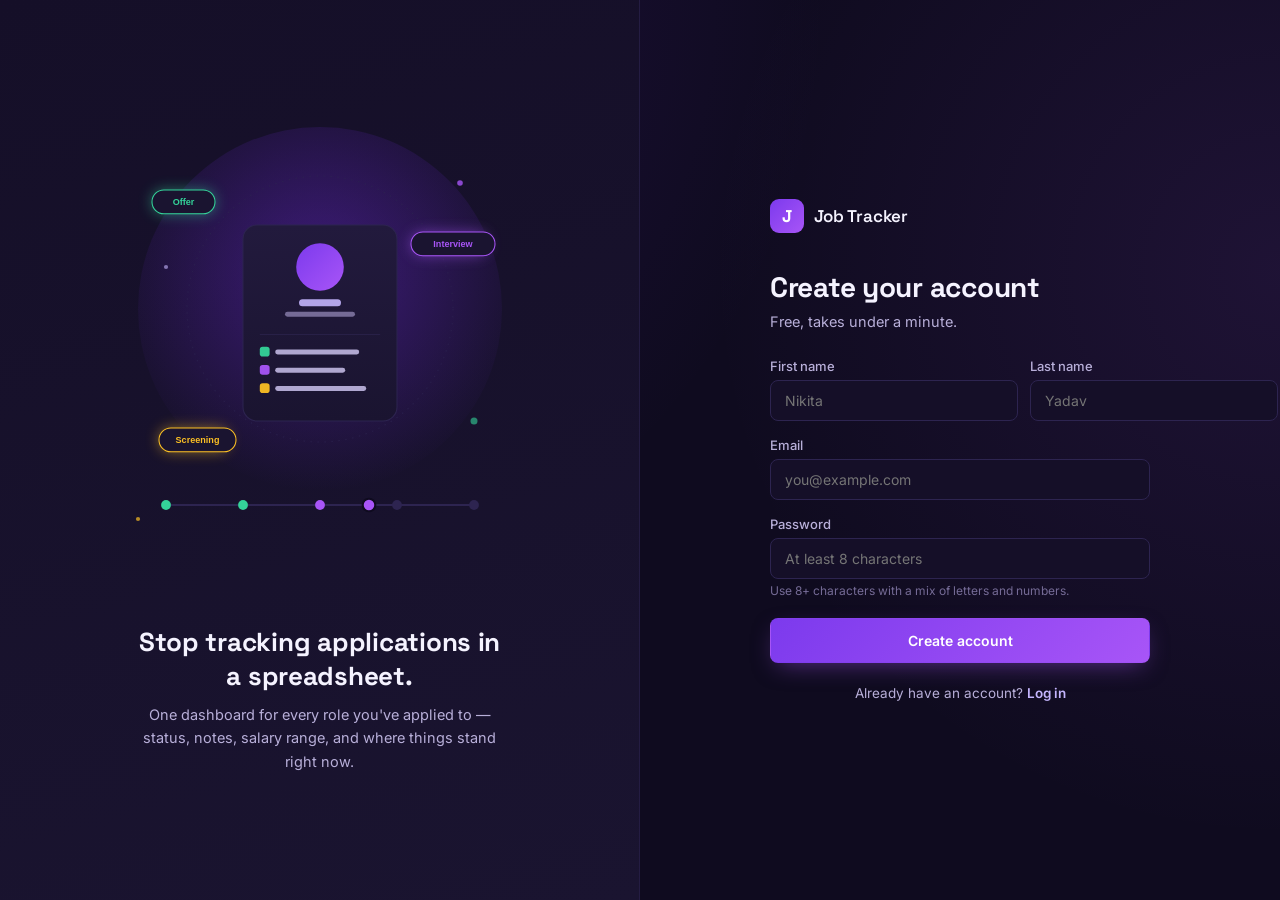
==== register.html @ 9f74fe36 "Add CORS support for frontend" ====
<!DOCTYPE html>
<html lang="en">
<head>
<meta charset="UTF-8">
<meta name="viewport" content="width=device-width, initial-scale=1.0">
<title>Create account — Job Tracker</title>
<link rel="preconnect" href="https://fonts.googleapis.com">
<link href="https://fonts.googleapis.com/css2?family=Space+Grotesk:wght@500;600;700&family=Inter:wght@400;500;600;700&display=swap" rel="stylesheet">
<link rel="stylesheet" href="styles.css">
<style>
  .auth-shell { min-height: 100vh; display: grid; grid-template-columns: 1fr 1fr; }
  .auth-art {
    background: linear-gradient(165deg, #150F28, #1A1430);
    display: flex; flex-direction: column; justify-content: center; align-items: center;
    padding: 60px; border-right: 1px solid var(--border-soft); position: relative; overflow: hidden;
  }
  .auth-art img { width: 100%; max-width: 420px; }
  .auth-art .art-copy { text-align: center; max-width: 380px; margin-top: 8px; }
  .auth-art .art-copy h2 { font-size: 26px; margin-bottom: 10px; }
  .auth-art .art-copy p { color: var(--text-mid); font-size: 14.5px; line-height: 1.6; }

  .auth-form-side { display: flex; align-items: center; justify-content: center; padding: 40px; }
  .auth-box { width: 100%; max-width: 380px; }
  .brand { display: flex; align-items: center; gap: 10px; margin-bottom: 36px; }
  .brand-mark {
    width: 34px; height: 34px; border-radius: 9px;
    background: linear-gradient(135deg, var(--primary-2), var(--accent));
    display: flex; align-items: center; justify-content: center;
    font-family: var(--font-display); font-weight: 700; color: white; font-size: 17px;
  }
  .brand-name { font-family: var(--font-display); font-weight: 600; font-size: 17px; letter-spacing: -0.01em; }

  .auth-box h1 { font-size: 28px; margin-bottom: 8px; }
  .auth-box .sub { color: var(--text-mid); font-size: 14.5px; margin-bottom: 28px; }
  form { display: flex; flex-direction: column; gap: 16px; }
  .name-row { display: grid; grid-template-columns: 1fr 1fr; gap: 12px; }
  .auth-box .btn-primary { width: 100%; padding: 13px; margin-top: 4px; }
  .switch-line { margin-top: 22px; text-align: center; font-size: 13.5px; color: var(--text-mid); }
  .switch-line a { color: var(--accent-soft); font-weight: 600; }
  .switch-line a:hover { text-decoration: underline; }
  .hint { font-size: 12px; color: var(--text-low); margin-top: -2px; }

  @media (max-width: 880px) {
    .auth-shell { grid-template-columns: 1fr; }
    .auth-art { display: none; }
  }
  @media (max-width: 440px) {
    .name-row { grid-template-columns: 1fr; }
  }
</style>
</head>
<body>
  <div class="auth-shell">
    <div class="auth-art">
      <img src="illustration.svg" alt="" aria-hidden="true">
      <div class="art-copy">
        <h2>Stop tracking applications in a spreadsheet.</h2>
        <p>One dashboard for every role you've applied to — status, notes, salary range, and where things stand right now.</p>
      </div>
    </div>

    <div class="auth-form-side">
      <div class="auth-box">
        <div class="brand">
          <div class="brand-mark">J</div>
          <div class="brand-name">Job Tracker</div>
        </div>

        <h1>Create your account</h1>
        <p class="sub">Free, takes under a minute.</p>

        <div class="error-banner" id="errorBanner"></div>

        <form id="registerForm">
          <div class="name-row">
            <div class="field">
              <label for="firstName">First name</label>
              <input type="text" id="firstName" name="first_name" placeholder="Nikita" autocomplete="given-name">
            </div>
            <div class="field">
              <label for="lastName">Last name</label>
              <input type="text" id="lastName" name="last_name" placeholder="Yadav" autocomplete="family-name">
            </div>
          </div>
          <div class="field">
            <label for="email">Email</label>
            <input type="email" id="email" name="email" placeholder="you@example.com" required autocomplete="email">
          </div>
          <div class="field">
            <label for="password">Password</label>
            <input type="password" id="password" name="password" placeholder="At least 8 characters" required autocomplete="new-password" minlength="8">
            <span class="hint">Use 8+ characters with a mix of letters and numbers.</span>
          </div>
          <button type="submit" class="btn btn-primary" id="submitBtn">
            <span id="btnLabel">Create account</span>
          </button>
        </form>

        <div class="switch-line">Already have an account? <a href="login.html">Log in</a></div>
      </div>
    </div>
  </div>

  <script src="api.js"></script>
  <script>
    if (Storage.getAccess()) window.location.href = "dashboard.html";

    const form = document.getElementById("registerForm");
    const errorBanner = document.getElementById("errorBanner");
    const submitBtn = document.getElementById("submitBtn");
    const btnLabel = document.getElementById("btnLabel");

    form.addEventListener("submit", async (e) => {
      e.preventDefault();
      hideError(errorBanner);
      submitBtn.disabled = true;
      btnLabel.innerHTML = '<span class="spinner"></span>';

      const payload = {
        first_name: document.getElementById("firstName").value.trim(),
        last_name: document.getElementById("lastName").value.trim(),
        email: document.getElementById("email").value.trim(),
        password: document.getElementById("password").value,
      };

      try {
        await Api.register(payload);
        const data = await Api.login({ email: payload.email, password: payload.password });
        Storage.setTokens(data.access, data.refresh);
        window.location.href = "dashboard.html";
      } catch (err) {
        showError(errorBanner, err.message || "Couldn't create your account. Please try again.");
        submitBtn.disabled = false;
        btnLabel.textContent = "Create account";
      }
    });
  </script>
</body>
</html>
---- styles.css ----
/* ============================================
   Job Tracker — Design Tokens
   ============================================ */
:root {
  /* Color */
  --bg-void:      #0F0B1F;
  --bg-surface:   #1A1430;
  --bg-surface-2: #221A3D;
  --bg-input:     #150F28;
  --primary:      #6D28D9;
  --primary-2:    #7C3AED;
  --accent:       #A855F7;
  --accent-soft:  #C4B5FD;
  --text-hi:      #F5F3FF;
  --text-mid:     #B8AFD9;
  --text-low:     #756B96;
  --border:       #2D2450;
  --border-soft:  #241C42;
  --success:      #34D399;
  --warning:      #FBBF24;
  --danger:       #FB7185;
  --danger-bg:    #2A1530;

  /* Type */
  --font-display: 'Space Grotesk', sans-serif;
  --font-body: 'Inter', sans-serif;

  /* Layout */
  --radius-sm: 8px;
  --radius-md: 14px;
  --radius-lg: 22px;
  --shadow-glow: 0 0 0 1px var(--border), 0 20px 60px -20px rgba(109, 40, 217, 0.35);
  --ease: cubic-bezier(0.16, 1, 0.3, 1);
}

* { box-sizing: border-box; }
html, body {
  margin: 0;
  padding: 0;
  background: var(--bg-void);
  color: var(--text-hi);
  font-family: var(--font-body);
  -webkit-font-smoothing: antialiased;
}

body {
  background-image:
    radial-gradient(circle at 15% 0%, rgba(109,40,217,0.18), transparent 45%),
    radial-gradient(circle at 100% 30%, rgba(168,85,247,0.10), transparent 40%);
  min-height: 100vh;
}

a { color: inherit; text-decoration: none; }
button { font-family: inherit; cursor: pointer; }
input, select, textarea { font-family: inherit; }

h1, h2, h3, h4 { font-family: var(--font-display); margin: 0; letter-spacing: -0.01em; }
p { margin: 0; }

::selection { background: var(--primary); color: white; }

::-webkit-scrollbar { width: 10px; height: 10px; }
::-webkit-scrollbar-track { background: transparent; }
::-webkit-scrollbar-thumb { background: var(--border); border-radius: 10px; }
::-webkit-scrollbar-thumb:hover { background: var(--primary); }

/* Focus visibility */
a:focus-visible, button:focus-visible, input:focus-visible,
select:focus-visible, textarea:focus-visible, [tabindex]:focus-visible {
  outline: 2px solid var(--accent);
  outline-offset: 2px;
  border-radius: 6px;
}

@media (prefers-reduced-motion: reduce) {
  *, *::before, *::after {
    animation-duration: 0.001ms !important;
    animation-iteration-count: 1 !important;
    transition-duration: 0.001ms !important;
    scroll-behavior: auto !important;
  }
}

/* ---------- Shared components ---------- */
.btn {
  display: inline-flex;
  align-items: center;
  justify-content: center;
  gap: 8px;
  padding: 12px 20px;
  border-radius: var(--radius-sm);
  border: 1px solid transparent;
  font-weight: 600;
  font-size: 14px;
  transition: transform 0.15s var(--ease), box-shadow 0.15s var(--ease), background 0.15s var(--ease);
}
.btn:active { transform: scale(0.98); }

.btn-primary {
  background: linear-gradient(135deg, var(--primary-2), var(--accent));
  color: white;
  box-shadow: 0 8px 24px -8px rgba(168, 85, 247, 0.5);
}
.btn-primary:hover { box-shadow: 0 10px 30px -6px rgba(168, 85, 247, 0.65); filter: brightness(1.05); }

.btn-ghost {
  background: transparent;
  border-color: var(--border);
  color: var(--text-mid);
}
.btn-ghost:hover { border-color: var(--accent-soft); color: var(--text-hi); }

.btn-danger {
  background: var(--danger-bg);
  color: var(--danger);
  border-color: rgba(251, 113, 133, 0.25);
}
.btn-danger:hover { background: rgba(251,113,133,0.15); }

.btn-sm { padding: 8px 14px; font-size: 13px; }
.btn:disabled { opacity: 0.5; cursor: not-allowed; }

.field { display: flex; flex-direction: column; gap: 6px; }
.field label { font-size: 13px; color: var(--text-mid); font-weight: 500; }
.field input, .field select, .field textarea {
  background: var(--bg-input);
  border: 1px solid var(--border);
  border-radius: var(--radius-sm);
  padding: 11px 14px;
  color: var(--text-hi);
  font-size: 14px;
  transition: border-color 0.15s var(--ease);
}
.field input:focus, .field select:focus, .field textarea:focus {
  border-color: var(--accent);
  outline: none;
}
.field textarea { resize: vertical; min-height: 70px; }

.card {
  background: var(--bg-surface);
  border: 1px solid var(--border-soft);
  border-radius: var(--radius-md);
}

.error-banner {
  background: var(--danger-bg);
  border: 1px solid rgba(251,113,133,0.3);
  color: var(--danger);
  padding: 10px 14px;
  border-radius: var(--radius-sm);
  font-size: 13px;
  display: none;
}
.error-banner.show { display: block; }

.spinner {
  width: 16px; height: 16px;
  border: 2px solid rgba(255,255,255,0.3);
  border-top-color: white;
  border-radius: 50%;
  animation: spin 0.7s linear infinite;
}
@keyframes spin { to { transform: rotate(360deg); } }

.toast {
  position: fixed;
  bottom: 24px;
  left: 50%;
  transform: translateX(-50%) translateY(20px);
  background: var(--bg-surface-2);
  border: 1px solid var(--border);
  color: var(--text-hi);
  padding: 12px 20px;
  border-radius: var(--radius-sm);
  font-size: 13px;
  box-shadow: var(--shadow-glow);
  opacity: 0;
  pointer-events: none;
  transition: opacity 0.25s var(--ease), transform 0.25s var(--ease);
  z-index: 200;
}
.toast.show { opacity: 1; transform: translateX(-50%) translateY(0); pointer-events: auto; }
.toast.error { border-color: rgba(251,113,133,0.4); color: var(--danger); }

.skeleton {
  background: linear-gradient(90deg, var(--bg-surface) 25%, var(--bg-surface-2) 50%, var(--bg-surface) 75%);
  background-size: 200% 100%;
  animation: shimmer 1.4s infinite;
  border-radius: var(--radius-sm);
}
@keyframes shimmer { 0% { background-position: 200% 0; } 100% { background-position: -200% 0; } }
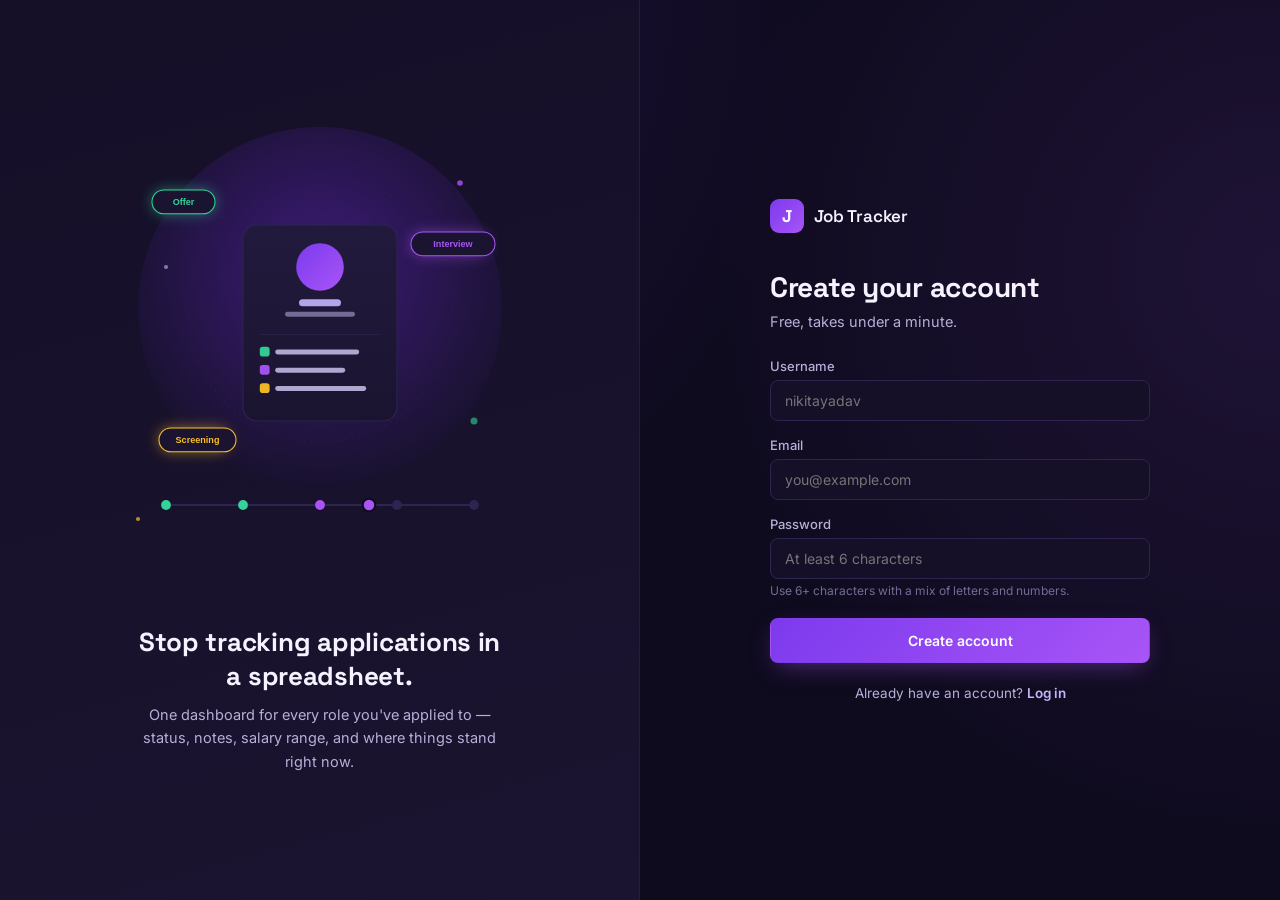
==== commit a6f8af9d: "Add Netlify frontend URL to CORS" ====
--- a/register.html
+++ b/register.html
@@ -33,7 +33,6 @@
   .auth-box h1 { font-size: 28px; margin-bottom: 8px; }
   .auth-box .sub { color: var(--text-mid); font-size: 14.5px; margin-bottom: 28px; }
   form { display: flex; flex-direction: column; gap: 16px; }
-  .name-row { display: grid; grid-template-columns: 1fr 1fr; gap: 12px; }
   .auth-box .btn-primary { width: 100%; padding: 13px; margin-top: 4px; }
   .switch-line { margin-top: 22px; text-align: center; font-size: 13.5px; color: var(--text-mid); }
   .switch-line a { color: var(--accent-soft); font-weight: 600; }
@@ -43,9 +42,6 @@
   @media (max-width: 880px) {
     .auth-shell { grid-template-columns: 1fr; }
     .auth-art { display: none; }
-  }
-  @media (max-width: 440px) {
-    .name-row { grid-template-columns: 1fr; }
   }
 </style>
 </head>
@@ -72,15 +68,9 @@
         <div class="error-banner" id="errorBanner"></div>
 
         <form id="registerForm">
-          <div class="name-row">
-            <div class="field">
-              <label for="firstName">First name</label>
-              <input type="text" id="firstName" name="first_name" placeholder="Nikita" autocomplete="given-name">
-            </div>
-            <div class="field">
-              <label for="lastName">Last name</label>
-              <input type="text" id="lastName" name="last_name" placeholder="Yadav" autocomplete="family-name">
-            </div>
+          <div class="field">
+            <label for="username">Username</label>
+            <input type="text" id="username" name="username" placeholder="nikitayadav" required autocomplete="username">
           </div>
           <div class="field">
             <label for="email">Email</label>
@@ -88,8 +78,8 @@
           </div>
           <div class="field">
             <label for="password">Password</label>
-            <input type="password" id="password" name="password" placeholder="At least 8 characters" required autocomplete="new-password" minlength="8">
-            <span class="hint">Use 8+ characters with a mix of letters and numbers.</span>
+            <input type="password" id="password" name="password" placeholder="At least 6 characters" required autocomplete="new-password" minlength="6">
+            <span class="hint">Use 6+ characters with a mix of letters and numbers.</span>
           </div>
           <button type="submit" class="btn btn-primary" id="submitBtn">
             <span id="btnLabel">Create account</span>
@@ -117,8 +107,7 @@
       btnLabel.innerHTML = '<span class="spinner"></span>';
 
       const payload = {
-        first_name: document.getElementById("firstName").value.trim(),
-        last_name: document.getElementById("lastName").value.trim(),
+        username: document.getElementById("username").value.trim(),
         email: document.getElementById("email").value.trim(),
         password: document.getElementById("password").value,
       };
@@ -136,4 +125,4 @@
     });
   </script>
 </body>
-</html>
+</html>
